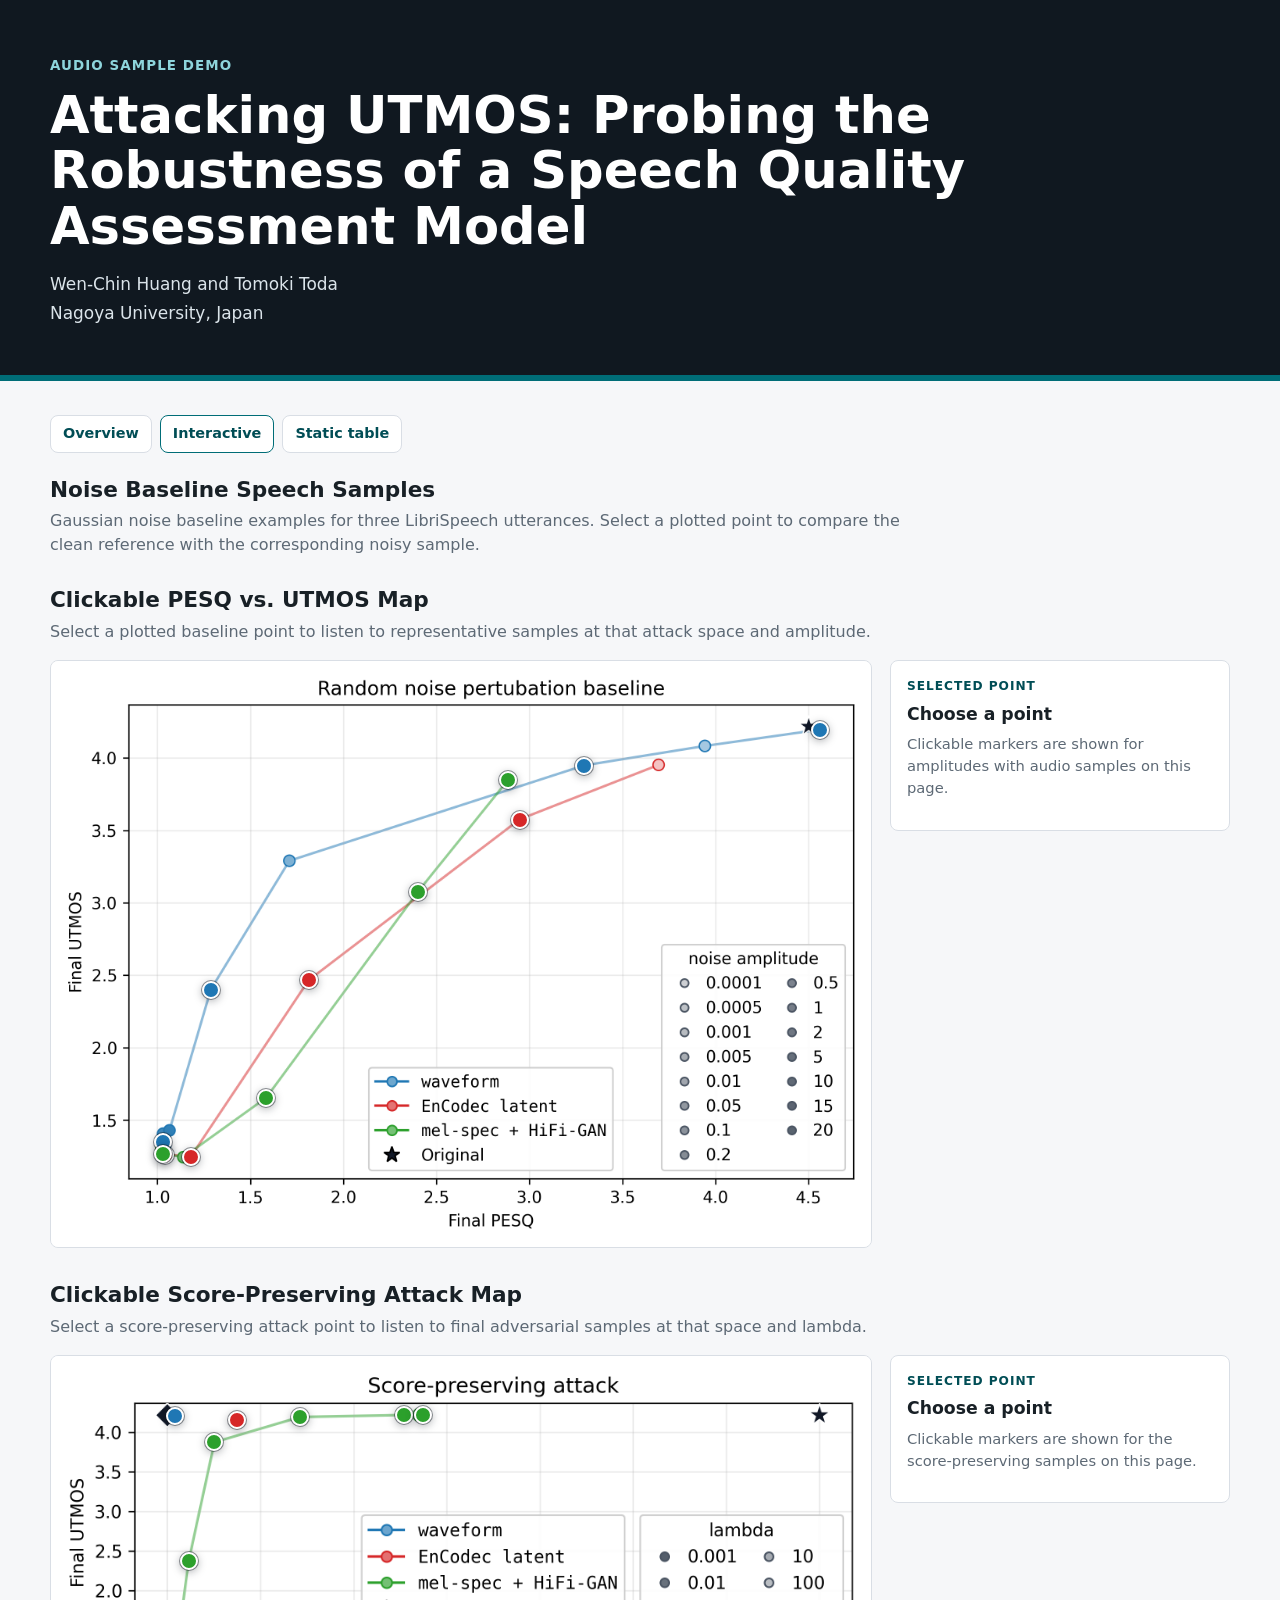
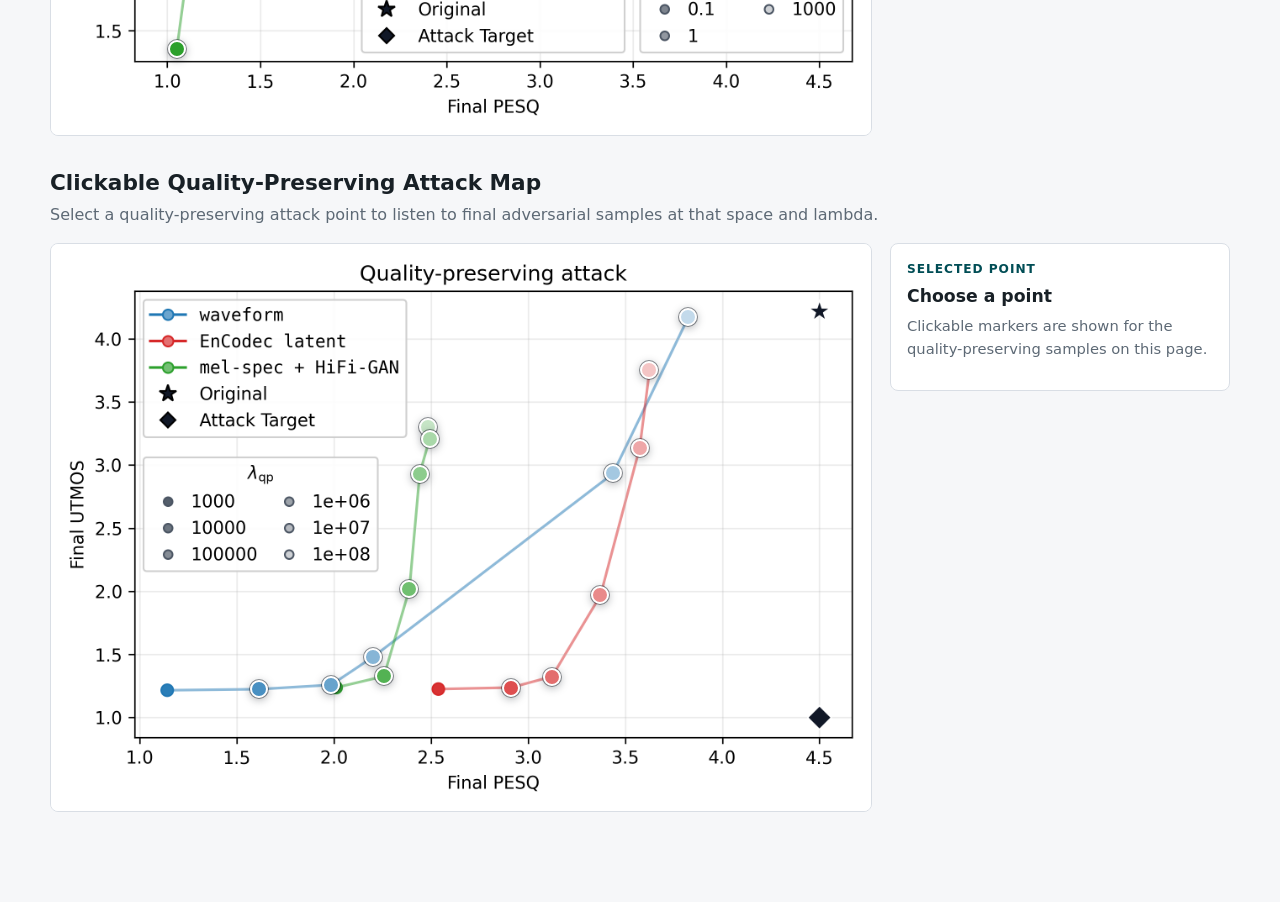
==== interactive.html @ 559b3bb6 "split into interactive page and static page" ====
<!doctype html>
<html lang="en">
  <head>
    <meta charset="utf-8">
    <meta name="viewport" content="width=device-width, initial-scale=1">
    <title>Attacking UTMOS Interactive Demo</title>
    <link rel="stylesheet" href="styles.css">
  </head>
  <body class="interactive-page">
    <header class="site-header">
      <div class="container">
        <p class="eyebrow">Audio sample demo</p>
        <h1>Attacking UTMOS: Probing the Robustness of a Speech Quality Assessment Model</h1>
        <p class="authors">Wen-Chin Huang and Tomoki Toda</p>
        <p class="affiliation">Nagoya University, Japan</p>
      </div>
    </header>

    <main class="container">
      <nav class="view-nav" aria-label="Demo navigation">
        <a href="index.html">Overview</a>
        <a href="interactive.html" aria-current="page">Interactive</a>
        <a href="static.html">Static table</a>
      </nav>
      <section class="intro" aria-labelledby="noise-baseline-title">
        <h2 id="noise-baseline-title">Noise Baseline Speech Samples</h2>
        <p>
          Gaussian noise baseline examples for three LibriSpeech utterances.
          Select a plotted point to compare the clean reference with the corresponding noisy sample.
        </p>
      </section>

      <section class="interactive-figure" aria-labelledby="interactive-title">
        <div class="section-heading">
          <h2 id="interactive-title">Clickable PESQ vs. UTMOS Map</h2>
          <p>
            Select a plotted baseline point to listen to representative samples at that attack space and amplitude.
          </p>
        </div>
        <div class="figure-demo">
          <div class="figure-stage" id="figure-stage">
            <img
              src="assets/noise-baseline-pesq-utmos.png"
              alt="PESQ versus UTMOS scatter plot for random noise perturbation baseline"
            >
            <div class="marker-layer" id="marker-layer" aria-label="Clickable plotted points"></div>
          </div>
          <aside class="point-panel" id="point-panel" aria-live="polite">
            <p class="panel-kicker">Selected point</p>
            <h3>Choose a point</h3>
            <p class="panel-meta">Clickable markers are shown for amplitudes with audio samples on this page.</p>
            <div id="point-audio-list" class="point-audio-list"></div>
          </aside>
        </div>
      </section>

      <section class="interactive-figure" aria-labelledby="score-interactive-title">
        <div class="section-heading">
          <h2 id="score-interactive-title">Clickable Score-Preserving Attack Map</h2>
          <p>
            Select a score-preserving attack point to listen to final adversarial samples at that space and lambda.
          </p>
        </div>
        <div class="figure-demo">
          <div class="figure-stage" id="score-figure-stage">
            <img
              src="assets/score-preserve-pesq-utmos.png"
              alt="PESQ versus UTMOS scatter plot for score-preserving attacks"
            >
            <div class="marker-layer" id="score-marker-layer" aria-label="Clickable score-preserving attack points"></div>
          </div>
          <aside class="point-panel" id="score-point-panel" aria-live="polite">
            <p class="panel-kicker">Selected point</p>
            <h3>Choose a point</h3>
            <p class="panel-meta">Clickable markers are shown for the score-preserving samples on this page.</p>
            <div id="score-point-audio-list" class="point-audio-list"></div>
          </aside>
        </div>
      </section>

      <section class="interactive-figure" aria-labelledby="quality-interactive-title">
        <div class="section-heading">
          <h2 id="quality-interactive-title">Clickable Quality-Preserving Attack Map</h2>
          <p>
            Select a quality-preserving attack point to listen to final adversarial samples at that space and lambda.
          </p>
        </div>
        <div class="figure-demo">
          <div class="figure-stage" id="quality-figure-stage">
            <img
              src="assets/quality-preserve-pesq-utmos.png"
              alt="PESQ versus UTMOS scatter plot for quality-preserving attacks"
            >
            <div class="marker-layer" id="quality-marker-layer" aria-label="Clickable quality-preserving attack points"></div>
          </div>
          <aside class="point-panel" id="quality-point-panel" aria-live="polite">
            <p class="panel-kicker">Selected point</p>
            <h3>Choose a point</h3>
            <p class="panel-meta">Clickable markers are shown for the quality-preserving samples on this page.</p>
            <div id="quality-point-audio-list" class="point-audio-list"></div>
          </aside>
        </div>
      </section>

    </main>

    <script src="assets/noise-baseline-points.js"></script>
    <script src="assets/score-preserve-points.js"></script>
    <script src="assets/quality-preserve-points.js"></script>
    <script>
      const sampleIds = [
        "1089-134686-0007",
        "260-123286-0001",
        "3575-170457-0010",
      ];

      const noiseBaselineRoot = "audio/noise-baseline";
      const displayedNoiseAmplitudes = {
        waveform: new Set(["0.0001", "0.001", "0.01", "0.1"]),
        spectrogram: new Set(["0.1", "0.5", "1", "5"]),
        encodec: new Set(["0.5", "1", "2", "5"]),
      };

      const pointPanel = document.querySelector("#point-panel");
      const pointAudioList = document.querySelector("#point-audio-list");
      const markerLayer = document.querySelector("#marker-layer");
      const scorePointPanel = document.querySelector("#score-point-panel");
      const scorePointAudioList = document.querySelector("#score-point-audio-list");
      const scoreMarkerLayer = document.querySelector("#score-marker-layer");
      const qualityPointPanel = document.querySelector("#quality-point-panel");
      const qualityPointAudioList = document.querySelector("#quality-point-audio-list");
      const qualityMarkerLayer = document.querySelector("#quality-marker-layer");

      function audioBlock(src, label) {
        const wrapper = document.createElement("div");
        wrapper.className = "audio-cell";

        const text = document.createElement("span");
        text.textContent = label;

        const audio = document.createElement("audio");
        audio.controls = true;
        audio.preload = "none";
        audio.src = src;

        wrapper.append(text, audio);
        return wrapper;
      }

      function selectPoint(point, button) {
        for (const marker of markerLayer.querySelectorAll(".figure-marker")) {
          marker.classList.toggle("is-active", marker === button);
        }

        pointPanel.querySelector("h3").textContent = `${point.label}, amplitude ${point.amplitude}`;
        pointPanel.querySelector(".panel-meta").textContent =
          `Mean PESQ ${point.pesq}, mean UTMOS ${point.utmos}, ${point.count} evaluated samples.`;
        pointAudioList.replaceChildren();

        const baseHeader = document.createElement("div");
        baseHeader.className = "point-audio-heading";
        baseHeader.textContent = "Representative utterances";
        pointAudioList.append(baseHeader);

        for (const sampleId of sampleIds) {
          const item = document.createElement("div");
          item.className = "point-audio-item";

          const sampleLabel = document.createElement("strong");
          sampleLabel.textContent = sampleId;

          const base = `${noiseBaselineRoot}/${point.folder}/${sampleId}`;
          item.append(
            sampleLabel,
            audioBlock(`${base}/original.wav`, "Clean"),
            audioBlock(`${base}/noise_amp_${point.amplitude}.wav`, `Noisy amp. ${point.amplitude}`),
          );
          pointAudioList.append(item);
        }
      }

      for (const point of window.NOISE_BASELINE_POINTS || []) {
        if (!displayedNoiseAmplitudes[point.folder]?.has(point.amplitude)) {
          continue;
        }

        const marker = document.createElement("button");
        marker.className = "figure-marker";
        marker.type = "button";
        marker.style.left = `${point.x}%`;
        marker.style.top = `${point.y}%`;
        marker.style.setProperty("--marker-color", point.color);
        marker.setAttribute(
          "aria-label",
          `${point.label}, amplitude ${point.amplitude}, PESQ ${point.pesq}, UTMOS ${point.utmos}`,
        );
        marker.addEventListener("click", () => selectPoint(point, marker));
        markerLayer.append(marker);
      }

      function lambdaDir(lambdaValue) {
        return `lambda-${lambdaValue.replace(".", "p")}`;
      }

      function selectScorePoint(point, button) {
        for (const marker of scoreMarkerLayer.querySelectorAll(".figure-marker")) {
          marker.classList.toggle("is-active", marker === button);
        }

        scorePointPanel.querySelector("h3").textContent = `${point.label}, lambda ${point.lambda}`;
        scorePointPanel.querySelector(".panel-meta").textContent =
          `Mean PESQ ${point.pesq}, mean UTMOS ${point.utmos}, ${point.count} evaluated samples.`;
        scorePointAudioList.replaceChildren();

        const baseHeader = document.createElement("div");
        baseHeader.className = "point-audio-heading";
        baseHeader.textContent = "Representative utterances";
        scorePointAudioList.append(baseHeader);

        for (const sampleId of sampleIds) {
          const item = document.createElement("div");
          item.className = "point-audio-item";

          const sampleLabel = document.createElement("strong");
          sampleLabel.textContent = sampleId;

          const base = `audio/score-preserve/${point.folder}/${point.lambdaDir}/${sampleId}`;
          item.append(
            sampleLabel,
            audioBlock(`${base}/original.wav`, "Clean"),
            audioBlock(`${base}/final_adv.wav`, `Attack lambda ${point.lambda}`),
          );
          scorePointAudioList.append(item);
        }
      }

      for (const point of window.SCORE_PRESERVE_POINTS || []) {
        const marker = document.createElement("button");
        marker.className = "figure-marker";
        marker.type = "button";
        marker.style.left = `${point.x}%`;
        marker.style.top = `${point.y}%`;
        marker.style.setProperty("--marker-color", point.color);
        marker.setAttribute(
          "aria-label",
          `${point.label}, lambda ${point.lambda}, PESQ ${point.pesq}, UTMOS ${point.utmos}`,
        );
        marker.addEventListener("click", () => selectScorePoint(point, marker));
        scoreMarkerLayer.append(marker);
      }

      function selectQualityPoint(point, button) {
        for (const marker of qualityMarkerLayer.querySelectorAll(".figure-marker")) {
          marker.classList.toggle("is-active", marker === button);
        }

        qualityPointPanel.querySelector("h3").textContent = `${point.label}, lambda ${point.lambda}`;
        qualityPointPanel.querySelector(".panel-meta").textContent =
          `Mean PESQ ${point.pesq}, mean UTMOS ${point.utmos}, ${point.count} evaluated samples.`;
        qualityPointAudioList.replaceChildren();

        const baseHeader = document.createElement("div");
        baseHeader.className = "point-audio-heading";
        baseHeader.textContent = "Representative utterances";
        qualityPointAudioList.append(baseHeader);

        for (const sampleId of sampleIds) {
          const item = document.createElement("div");
          item.className = "point-audio-item";

          const sampleLabel = document.createElement("strong");
          sampleLabel.textContent = sampleId;

          const base = `audio/quality-preserve/${point.folder}/${point.lambdaDir}/${sampleId}`;
          item.append(
            sampleLabel,
            audioBlock(`${base}/original.wav`, "Clean"),
            audioBlock(`${base}/final_adv.wav`, `Attack lambda ${point.lambda}`),
          );
          qualityPointAudioList.append(item);
        }
      }

      for (const point of window.QUALITY_PRESERVE_POINTS || []) {
        const marker = document.createElement("button");
        marker.className = "figure-marker";
        marker.type = "button";
        marker.style.left = `${point.x}%`;
        marker.style.top = `${point.y}%`;
        marker.style.setProperty("--marker-color", point.color);
        marker.setAttribute(
          "aria-label",
          `${point.label}, lambda ${point.lambda}, PESQ ${point.pesq}, UTMOS ${point.utmos}`,
        );
        marker.addEventListener("click", () => selectQualityPoint(point, marker));
        qualityMarkerLayer.append(marker);
      }

    </script>
  </body>
</html>
---- styles.css ----
:root {
  color-scheme: light;
  --bg: #f6f7f9;
  --panel: #ffffff;
  --ink: #182026;
  --muted: #5d6975;
  --line: #d9dee5;
  --accent: #006d77;
  --accent-strong: #004d55;
  --table-head: #e9f3f4;
}

* {
  box-sizing: border-box;
}

body {
  margin: 0;
  background: var(--bg);
  color: var(--ink);
  font-family: Inter, ui-sans-serif, system-ui, -apple-system, BlinkMacSystemFont, "Segoe UI", sans-serif;
  line-height: 1.5;
}

.container {
  width: min(1180px, calc(100% - 32px));
  margin: 0 auto;
}

.site-header {
  background: #101820;
  color: #fff;
  padding: 56px 0 44px;
  border-bottom: 6px solid var(--accent);
}

.eyebrow {
  margin: 0 0 12px;
  color: #8ed5dc;
  font-size: 0.84rem;
  font-weight: 700;
  letter-spacing: 0.08em;
  text-transform: uppercase;
}

h1,
h2,
p {
  margin-top: 0;
}

h1 {
  max-width: 980px;
  margin-bottom: 18px;
  font-size: clamp(2rem, 4vw, 3.4rem);
  line-height: 1.08;
  letter-spacing: 0;
}

.authors,
.affiliation {
  margin-bottom: 4px;
  color: #dbe4ea;
  font-size: 1.06rem;
}

main {
  padding: 34px 0 56px;
}

.intro {
  max-width: 860px;
  margin-bottom: 28px;
}

.intro h2,
.section-heading h2 {
  margin-bottom: 6px;
  font-size: 1.35rem;
  line-height: 1.25;
}

.intro p,
.section-heading p {
  color: var(--muted);
}

.attack-section {
  margin-top: 28px;
  padding-top: 4px;
}

.section-heading {
  margin-bottom: 12px;
}

.table-wrap {
  overflow-x: auto;
  background: var(--panel);
  border: 1px solid var(--line);
  border-radius: 8px;
}

table {
  width: 100%;
  min-width: 960px;
  border-collapse: collapse;
}

th,
td {
  border-bottom: 1px solid var(--line);
  padding: 14px;
  text-align: left;
  vertical-align: top;
}

thead th {
  background: var(--table-head);
  color: var(--accent-strong);
  font-size: 0.84rem;
  font-weight: 800;
  text-transform: uppercase;
}

tbody tr:last-child th,
tbody tr:last-child td {
  border-bottom: 0;
}

tbody th {
  width: 180px;
  color: var(--ink);
  font-family: ui-monospace, SFMono-Regular, Menlo, Consolas, monospace;
  font-size: 0.92rem;
  font-weight: 700;
}

.audio-cell {
  display: grid;
  gap: 8px;
  min-width: 142px;
}

.audio-cell span {
  color: var(--muted);
  font-size: 0.82rem;
  font-weight: 700;
}

audio {
  width: 100%;
  min-width: 132px;
  height: 34px;
}


.interactive-figure {
  margin: 30px 0 34px;
}

.figure-demo {
  display: grid;
  grid-template-columns: minmax(0, 1fr) 340px;
  gap: 18px;
  align-items: start;
}

.figure-stage {
  position: relative;
  overflow: hidden;
  background: var(--panel);
  border: 1px solid var(--line);
  border-radius: 8px;
}

.figure-stage img {
  display: block;
  width: 100%;
  height: auto;
}

.marker-layer {
  position: absolute;
  inset: 0;
}

.figure-marker {
  position: absolute;
  width: 18px;
  height: 18px;
  padding: 0;
  border: 2px solid #fff;
  border-radius: 50%;
  background: var(--marker-color);
  box-shadow: 0 0 0 1px rgba(16, 24, 32, 0.45), 0 2px 8px rgba(16, 24, 32, 0.35);
  cursor: pointer;
  transform: translate(-50%, -50%);
}

.figure-marker:hover,
.figure-marker:focus-visible,
.figure-marker.is-active {
  outline: none;
  box-shadow: 0 0 0 4px rgba(0, 109, 119, 0.22), 0 0 0 1px rgba(16, 24, 32, 0.45), 0 2px 8px rgba(16, 24, 32, 0.35);
}

.figure-marker.is-active {
  width: 22px;
  height: 22px;
}

.point-panel {
  position: sticky;
  top: 14px;
  background: var(--panel);
  border: 1px solid var(--line);
  border-radius: 8px;
  padding: 16px;
}

.panel-kicker {
  margin-bottom: 8px;
  color: var(--accent-strong);
  font-size: 0.76rem;
  font-weight: 800;
  letter-spacing: 0.08em;
  text-transform: uppercase;
}

.point-panel h3 {
  margin: 0 0 8px;
  font-size: 1.08rem;
  line-height: 1.25;
}

.panel-meta {
  margin-bottom: 14px;
  color: var(--muted);
  font-size: 0.92rem;
}

.point-audio-list {
  display: grid;
  gap: 12px;
}

.point-audio-heading {
  color: var(--muted);
  font-size: 0.82rem;
  font-weight: 800;
  text-transform: uppercase;
}

.point-audio-item {
  display: grid;
  gap: 10px;
  padding-top: 12px;
  border-top: 1px solid var(--line);
}

.point-audio-item strong {
  font-family: ui-monospace, SFMono-Regular, Menlo, Consolas, monospace;
  font-size: 0.88rem;
}

@media (max-width: 920px) {
  .figure-demo {
    grid-template-columns: 1fr;
  }

  .point-panel {
    position: static;
  }
}

@media (max-width: 720px) {
  .container {
    width: min(100% - 24px, 1180px);
  }

  .site-header {
    padding: 38px 0 32px;
  }

  main {
    padding-top: 24px;
  }

  th,
  td {
    padding: 12px;
  }
}

.entry-page main {
  padding-bottom: 72px;
}

.entry-intro {
  max-width: 760px;
  margin-bottom: 20px;
}

.entry-intro h2 {
  margin-bottom: 8px;
  font-size: 1.5rem;
  line-height: 1.25;
}

.entry-intro p {
  color: var(--muted);
}

.entry-options {
  display: grid;
  grid-template-columns: repeat(2, minmax(0, 1fr));
  gap: 16px;
  max-width: 900px;
}

.entry-option {
  display: grid;
  gap: 8px;
  min-height: 180px;
  padding: 22px;
  color: inherit;
  text-decoration: none;
  background: var(--panel);
  border: 1px solid var(--line);
  border-radius: 8px;
}

.entry-option:hover,
.entry-option:focus-visible {
  border-color: var(--accent);
  outline: 3px solid rgba(0, 109, 119, 0.18);
  outline-offset: 0;
}

.entry-option-kicker {
  color: var(--accent-strong);
  font-size: 0.78rem;
  font-weight: 800;
  letter-spacing: 0.08em;
  text-transform: uppercase;
}

.entry-option strong {
  font-size: 1.2rem;
  line-height: 1.25;
}

.entry-option span:last-child {
  color: var(--muted);
}

.view-nav {
  display: flex;
  flex-wrap: wrap;
  gap: 8px;
  margin-bottom: 24px;
}

.view-nav a {
  display: inline-flex;
  align-items: center;
  min-height: 36px;
  padding: 7px 12px;
  color: var(--accent-strong);
  font-size: 0.9rem;
  font-weight: 800;
  text-decoration: none;
  background: var(--panel);
  border: 1px solid var(--line);
  border-radius: 8px;
}

.view-nav a:hover,
.view-nav a:focus-visible,
.view-nav a[aria-current="page"] {
  border-color: var(--accent);
  outline: none;
}

.static-page .interactive-figure {
  display: none;
}

@media (max-width: 720px) {
  .entry-options {
    grid-template-columns: 1fr;
  }

  .entry-option {
    min-height: 0;
  }
}
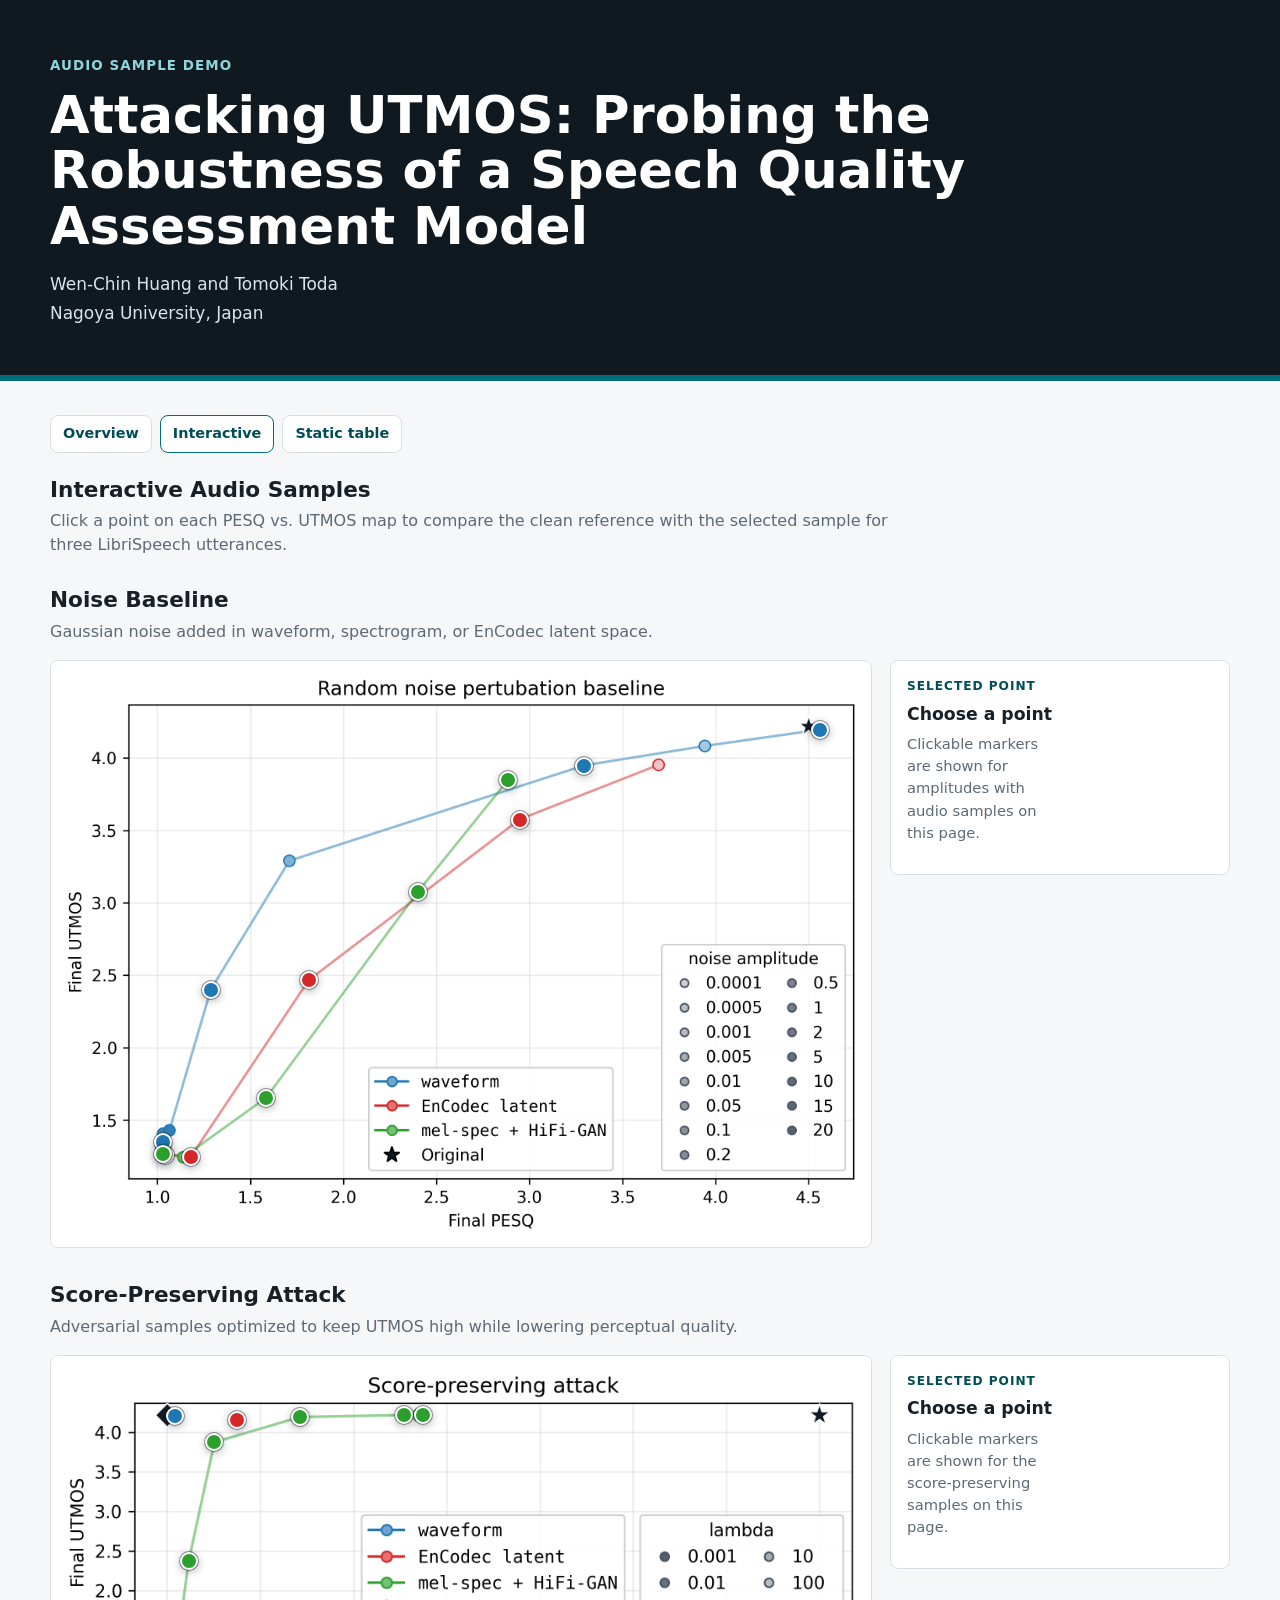
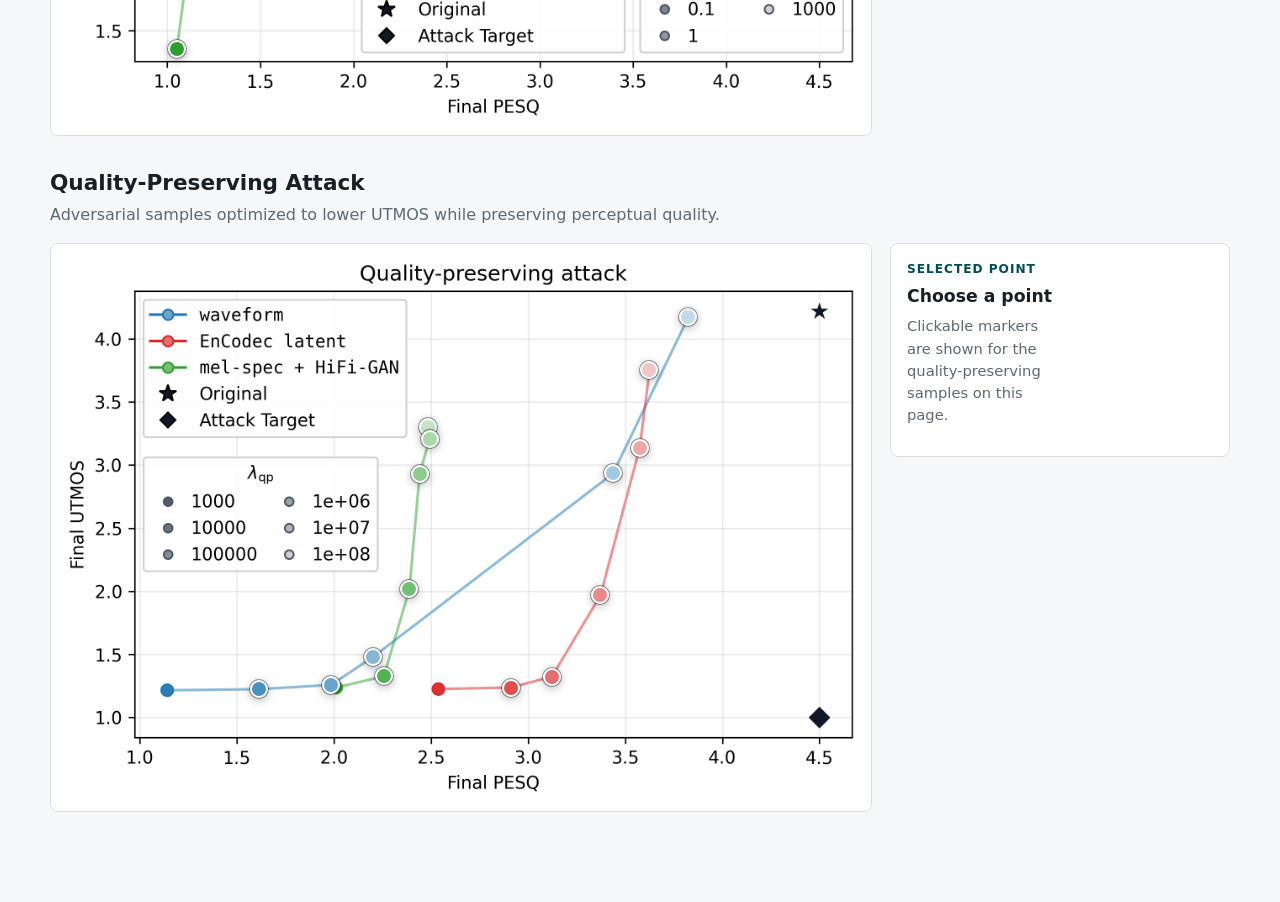
==== commit 56ad060e: "polish" ====
--- a/interactive.html
+++ b/interactive.html
@@ -22,19 +22,18 @@
         <a href="interactive.html" aria-current="page">Interactive</a>
         <a href="static.html">Static table</a>
       </nav>
-      <section class="intro" aria-labelledby="noise-baseline-title">
-        <h2 id="noise-baseline-title">Noise Baseline Speech Samples</h2>
+      <section class="intro" aria-labelledby="interactive-samples-title">
+        <h2 id="interactive-samples-title">Interactive Audio Samples</h2>
         <p>
-          Gaussian noise baseline examples for three LibriSpeech utterances.
-          Select a plotted point to compare the clean reference with the corresponding noisy sample.
+          Click a point on each PESQ vs. UTMOS map to compare the clean reference with the selected sample for three LibriSpeech utterances.
         </p>
       </section>
 
       <section class="interactive-figure" aria-labelledby="interactive-title">
         <div class="section-heading">
-          <h2 id="interactive-title">Clickable PESQ vs. UTMOS Map</h2>
+          <h2 id="interactive-title">Noise Baseline</h2>
           <p>
-            Select a plotted baseline point to listen to representative samples at that attack space and amplitude.
+            Gaussian noise added in waveform, spectrogram, or EnCodec latent space.
           </p>
         </div>
         <div class="figure-demo">
@@ -48,7 +47,7 @@
           <aside class="point-panel" id="point-panel" aria-live="polite">
             <p class="panel-kicker">Selected point</p>
             <h3>Choose a point</h3>
-            <p class="panel-meta">Clickable markers are shown for amplitudes with audio samples on this page.</p>
+            <div class="panel-meta">Clickable markers are shown for amplitudes with audio samples on this page.</div>
             <div id="point-audio-list" class="point-audio-list"></div>
           </aside>
         </div>
@@ -56,9 +55,9 @@
 
       <section class="interactive-figure" aria-labelledby="score-interactive-title">
         <div class="section-heading">
-          <h2 id="score-interactive-title">Clickable Score-Preserving Attack Map</h2>
+          <h2 id="score-interactive-title">Score-Preserving Attack</h2>
           <p>
-            Select a score-preserving attack point to listen to final adversarial samples at that space and lambda.
+            Adversarial samples optimized to keep UTMOS high while lowering perceptual quality.
           </p>
         </div>
         <div class="figure-demo">
@@ -72,7 +71,7 @@
           <aside class="point-panel" id="score-point-panel" aria-live="polite">
             <p class="panel-kicker">Selected point</p>
             <h3>Choose a point</h3>
-            <p class="panel-meta">Clickable markers are shown for the score-preserving samples on this page.</p>
+            <div class="panel-meta">Clickable markers are shown for the score-preserving samples on this page.</div>
             <div id="score-point-audio-list" class="point-audio-list"></div>
           </aside>
         </div>
@@ -80,9 +79,9 @@
 
       <section class="interactive-figure" aria-labelledby="quality-interactive-title">
         <div class="section-heading">
-          <h2 id="quality-interactive-title">Clickable Quality-Preserving Attack Map</h2>
+          <h2 id="quality-interactive-title">Quality-Preserving Attack</h2>
           <p>
-            Select a quality-preserving attack point to listen to final adversarial samples at that space and lambda.
+            Adversarial samples optimized to lower UTMOS while preserving perceptual quality.
           </p>
         </div>
         <div class="figure-demo">
@@ -96,7 +95,7 @@
           <aside class="point-panel" id="quality-point-panel" aria-live="polite">
             <p class="panel-kicker">Selected point</p>
             <h3>Choose a point</h3>
-            <p class="panel-meta">Clickable markers are shown for the quality-preserving samples on this page.</p>
+            <div class="panel-meta">Clickable markers are shown for the quality-preserving samples on this page.</div>
             <div id="quality-point-audio-list" class="point-audio-list"></div>
           </aside>
         </div>
@@ -147,14 +146,47 @@
         return wrapper;
       }
 
+      function metricChip(label, value) {
+        const chip = document.createElement("div");
+        chip.className = "metric-chip";
+
+        const chipLabel = document.createElement("span");
+        chipLabel.className = "metric-label";
+        chipLabel.textContent = label;
+
+        const chipValue = document.createElement("strong");
+        chipValue.textContent = value;
+
+        chip.append(chipLabel, chipValue);
+        return chip;
+      }
+
+      function spaceLabel(folder) {
+        return {
+          waveform: "Waveform",
+          spectrogram: "Spectrogram",
+          encodec: "EnCodec",
+        }[folder] || folder;
+      }
+
+      function renderPointMetrics(panel, point, parameterLabel, parameterValue) {
+        const metrics = panel.querySelector(".panel-meta");
+        metrics.style.setProperty("--chip-color", point.color);
+        metrics.replaceChildren(
+          metricChip("Space", spaceLabel(point.folder)),
+          metricChip(parameterLabel, parameterValue),
+          metricChip("PESQ", point.pesq),
+          metricChip("UTMOS", point.utmos),
+        );
+      }
+
       function selectPoint(point, button) {
         for (const marker of markerLayer.querySelectorAll(".figure-marker")) {
           marker.classList.toggle("is-active", marker === button);
         }
 
-        pointPanel.querySelector("h3").textContent = `${point.label}, amplitude ${point.amplitude}`;
-        pointPanel.querySelector(".panel-meta").textContent =
-          `Mean PESQ ${point.pesq}, mean UTMOS ${point.utmos}, ${point.count} evaluated samples.`;
+        pointPanel.querySelector("h3").textContent = point.label;
+        renderPointMetrics(pointPanel, point, "Amplitude", point.amplitude);
         pointAudioList.replaceChildren();
 
         const baseHeader = document.createElement("div");
@@ -207,9 +239,8 @@
           marker.classList.toggle("is-active", marker === button);
         }
 
-        scorePointPanel.querySelector("h3").textContent = `${point.label}, lambda ${point.lambda}`;
-        scorePointPanel.querySelector(".panel-meta").textContent =
-          `Mean PESQ ${point.pesq}, mean UTMOS ${point.utmos}, ${point.count} evaluated samples.`;
+        scorePointPanel.querySelector("h3").textContent = point.label;
+        renderPointMetrics(scorePointPanel, point, "Lambda", point.lambda);
         scorePointAudioList.replaceChildren();
 
         const baseHeader = document.createElement("div");
@@ -254,9 +285,8 @@
           marker.classList.toggle("is-active", marker === button);
         }
 
-        qualityPointPanel.querySelector("h3").textContent = `${point.label}, lambda ${point.lambda}`;
-        qualityPointPanel.querySelector(".panel-meta").textContent =
-          `Mean PESQ ${point.pesq}, mean UTMOS ${point.utmos}, ${point.count} evaluated samples.`;
+        qualityPointPanel.querySelector("h3").textContent = point.label;
+        renderPointMetrics(qualityPointPanel, point, "Lambda", point.lambda);
         qualityPointAudioList.replaceChildren();
 
         const baseHeader = document.createElement("div");
--- a/styles.css
+++ b/styles.css
@@ -235,9 +235,40 @@
 }
 
 .panel-meta {
+  display: grid;
+  grid-template-columns: repeat(2, minmax(0, 1fr));
+  gap: 8px;
   margin-bottom: 14px;
   color: var(--muted);
   font-size: 0.92rem;
+}
+
+.metric-chip {
+  display: grid;
+  gap: 2px;
+  min-width: 0;
+  padding: 9px 10px;
+  background: #f8fafb;
+  border: 1px solid var(--line);
+  border-left: 4px solid var(--chip-color, var(--accent));
+  border-radius: 8px;
+}
+
+.metric-label {
+  color: var(--muted);
+  font-size: 0.7rem;
+  font-weight: 800;
+  letter-spacing: 0.08em;
+  text-transform: uppercase;
+}
+
+.metric-chip strong {
+  overflow: hidden;
+  color: var(--ink);
+  font-size: 1rem;
+  line-height: 1.18;
+  text-overflow: ellipsis;
+  white-space: nowrap;
 }
 
 .point-audio-list {
@@ -295,6 +326,38 @@
 
 .entry-page main {
   padding-bottom: 72px;
+}
+
+.landing-overview {
+  display: grid;
+  grid-template-columns: minmax(0, 1fr) minmax(280px, 430px);
+  gap: 24px;
+  align-items: start;
+  margin-bottom: 30px;
+}
+
+.landing-copy h2 {
+  margin-bottom: 8px;
+  font-size: 1.5rem;
+  line-height: 1.25;
+}
+
+.landing-copy p {
+  color: var(--muted);
+}
+
+.landing-figure {
+  margin: 0;
+  overflow: hidden;
+  background: var(--panel);
+  border: 1px solid var(--line);
+  border-radius: 8px;
+}
+
+.landing-figure img {
+  display: block;
+  width: 100%;
+  height: auto;
 }
 
 .entry-intro {
@@ -388,6 +451,10 @@
 }
 
 @media (max-width: 720px) {
+  .landing-overview {
+    grid-template-columns: 1fr;
+  }
+
   .entry-options {
     grid-template-columns: 1fr;
   }
